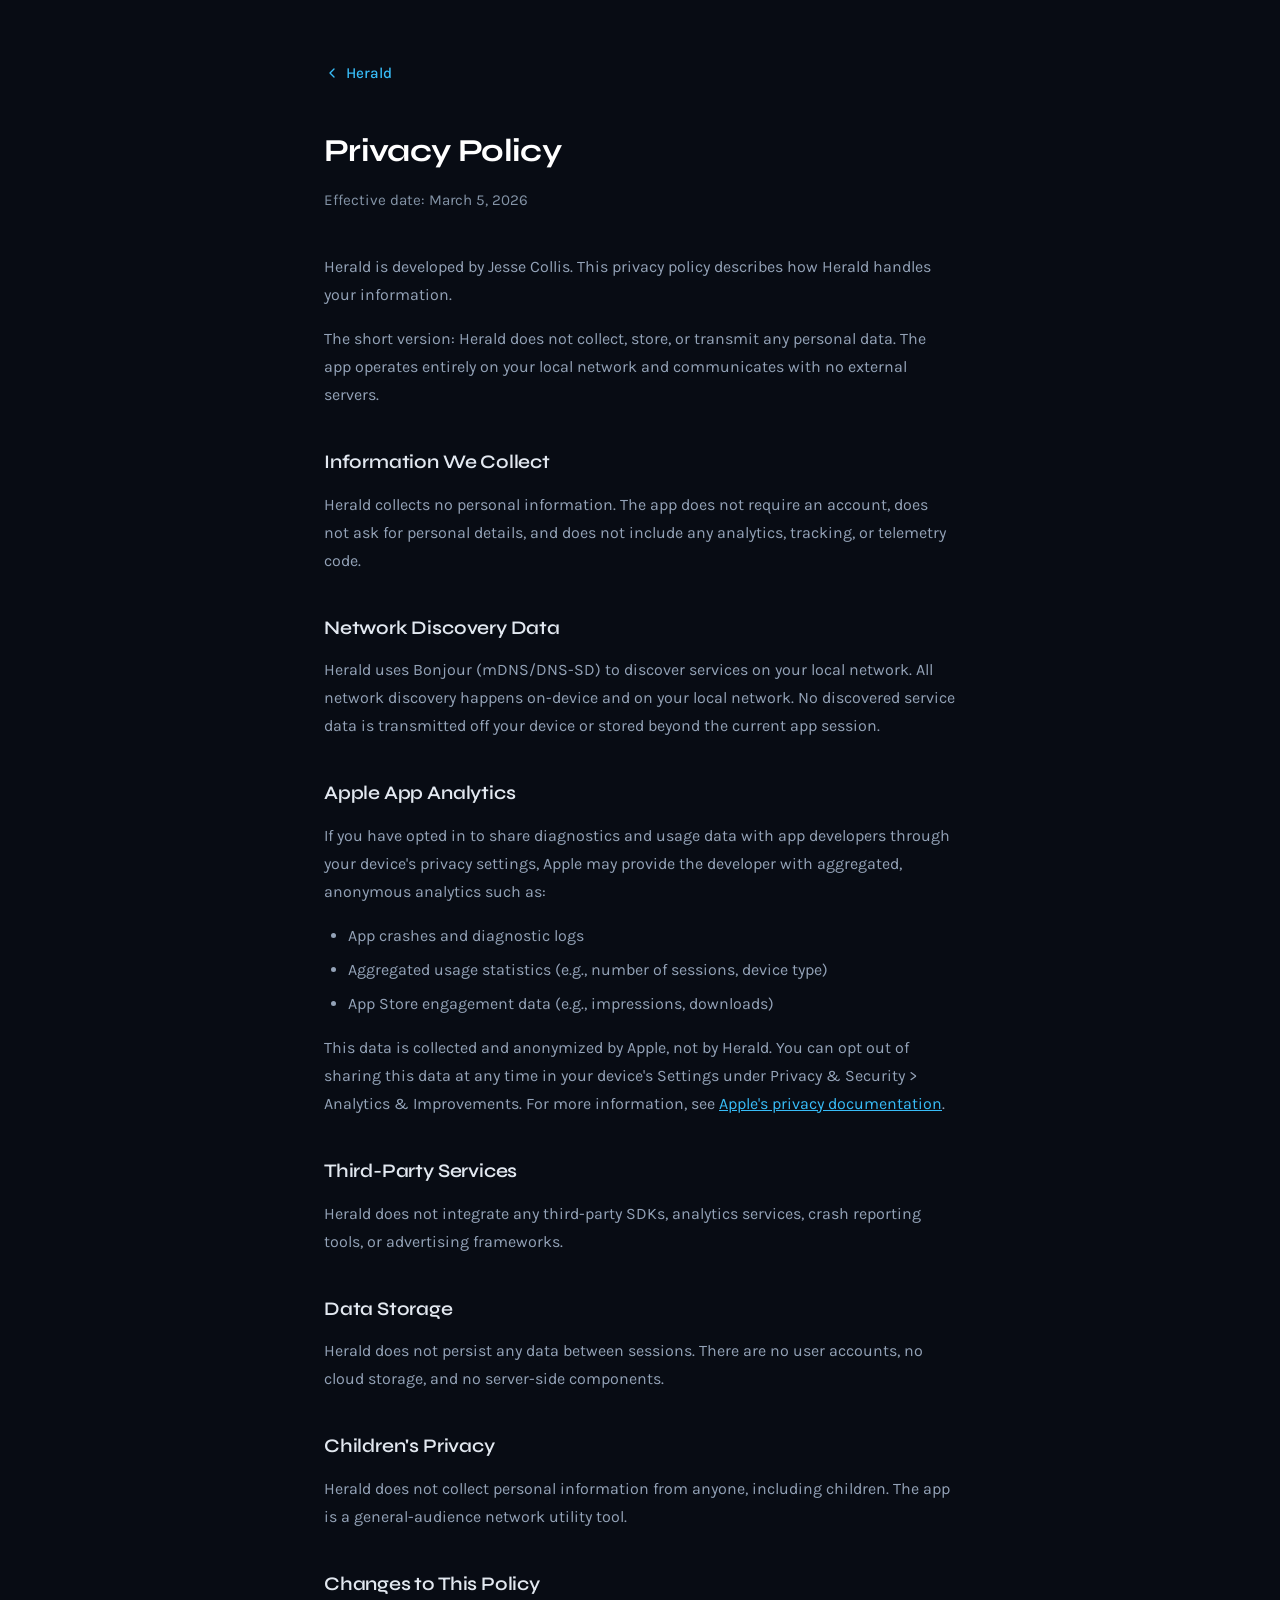
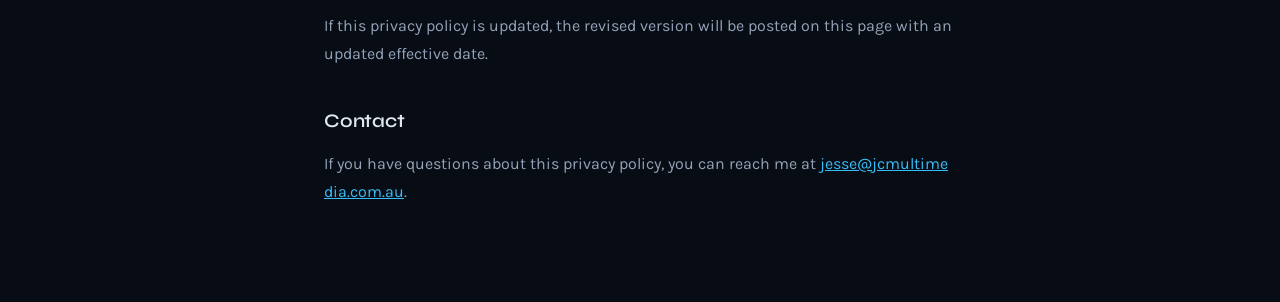
==== docs/privacy-policy/index.html @ 53f72887 "Initial commit of heraldapp.app website content" ====
<!DOCTYPE html>
<html lang="en">
<head>
  <meta charset="UTF-8">
  <meta name="viewport" content="width=device-width, initial-scale=1.0">
  <title>Privacy Policy - Herald</title>
  <meta name="description" content="Privacy Policy for Herald, the Bonjour network browser for iOS.">
  <link rel="icon" type="image/png" sizes="32x32" href="../assets/icon/favicon-32.png">
  <link rel="apple-touch-icon" href="../assets/icon/apple-touch-icon.png">
  <link rel="preconnect" href="https://fonts.googleapis.com">
  <link rel="preconnect" href="https://fonts.gstatic.com" crossorigin>
  <link rel="stylesheet" href="https://fonts.googleapis.com/css2?family=Syne:wght@600;700&family=Karla:wght@400;500;600&display=swap">
  <style>
    *, *::before, *::after { margin: 0; padding: 0; box-sizing: border-box; }

    body {
      font-family: 'Karla', -apple-system, BlinkMacSystemFont, sans-serif;
      color: #e2e8f0;
      background: #080c14;
      line-height: 1.75;
      -webkit-font-smoothing: antialiased;
    }

    .container {
      max-width: 680px;
      margin: 0 auto;
      padding: 60px 24px 80px;
    }

    .back-link {
      display: inline-flex;
      align-items: center;
      gap: 6px;
      margin-bottom: 36px;
      color: #38bdf8;
      text-decoration: none;
      font-weight: 500;
      font-size: 0.95rem;
      transition: color 0.2s;
    }

    .back-link:hover { color: #5dcbfb; }

    h1 {
      font-family: 'Syne', sans-serif;
      font-size: 2rem;
      font-weight: 700;
      margin-bottom: 8px;
      letter-spacing: -0.02em;
      background: linear-gradient(135deg, #ffffff 40%, #38bdf8);
      -webkit-background-clip: text;
      -webkit-text-fill-color: transparent;
      background-clip: text;
    }

    .effective-date {
      color: #8494a7;
      font-size: 0.95rem;
      margin-bottom: 40px;
    }

    h2 {
      font-family: 'Syne', sans-serif;
      font-size: 1.2rem;
      font-weight: 600;
      margin-top: 36px;
      margin-bottom: 12px;
      color: #e2e8f0;
      letter-spacing: -0.01em;
    }

    p, ul {
      color: #94a3b8;
      margin-bottom: 16px;
    }

    ul {
      padding-left: 24px;
    }

    li {
      margin-bottom: 6px;
    }

    a {
      color: #38bdf8;
      transition: color 0.2s;
    }

    a:hover {
      color: #5dcbfb;
    }

    .contact-email {
      word-break: break-all;
    }

    code {
      background: rgba(56, 189, 248, 0.12);
      color: #38bdf8;
      padding: 2px 6px;
      border-radius: 4px;
      font-size: 0.88em;
    }
  </style>
</head>
<body>
  <div class="container">
    <a href="../" class="back-link">
      <svg width="16" height="16" viewBox="0 0 24 24" fill="none" stroke="currentColor" stroke-width="2" stroke-linecap="round" stroke-linejoin="round"><polyline points="15 18 9 12 15 6"/></svg>
      Herald
    </a>

    <h1>Privacy Policy</h1>
    <p class="effective-date">Effective date: March 5, 2026</p>

    <p>Herald is developed by Jesse Collis. This privacy policy describes how Herald handles your information.</p>

    <p>The short version: Herald does not collect, store, or transmit any personal data. The app operates entirely on your local network and communicates with no external servers.</p>

    <h2>Information We Collect</h2>
    <p>Herald collects no personal information. The app does not require an account, does not ask for personal details, and does not include any analytics, tracking, or telemetry code.</p>

    <h2>Network Discovery Data</h2>
    <p>Herald uses Bonjour (mDNS/DNS-SD) to discover services on your local network. All network discovery happens on-device and on your local network. No discovered service data is transmitted off your device or stored beyond the current app session.</p>

    <h2>Apple App Analytics</h2>
    <p>If you have opted in to share diagnostics and usage data with app developers through your device's privacy settings, Apple may provide the developer with aggregated, anonymous analytics such as:</p>
    <ul>
      <li>App crashes and diagnostic logs</li>
      <li>Aggregated usage statistics (e.g., number of sessions, device type)</li>
      <li>App Store engagement data (e.g., impressions, downloads)</li>
    </ul>
    <p>This data is collected and anonymized by Apple, not by Herald. You can opt out of sharing this data at any time in your device's Settings under Privacy &amp; Security > Analytics &amp; Improvements. For more information, see <a href="https://support.apple.com/en-us/102263" rel="noopener">Apple's privacy documentation</a>.</p>

    <h2>Third-Party Services</h2>
    <p>Herald does not integrate any third-party SDKs, analytics services, crash reporting tools, or advertising frameworks.</p>

    <h2>Data Storage</h2>
    <p>Herald does not persist any data between sessions. There are no user accounts, no cloud storage, and no server-side components.</p>

    <h2>Children's Privacy</h2>
    <p>Herald does not collect personal information from anyone, including children. The app is a general-audience network utility tool.</p>

    <h2>Changes to This Policy</h2>
    <p>If this privacy policy is updated, the revised version will be posted on this page with an updated effective date.</p>

    <h2>Contact</h2>
    <p>If you have questions about this privacy policy, you can reach me at <a href="mailto:jesse@jcmultimedia.com.au" class="contact-email">jesse@jcmultimedia.com.au</a>.</p>
  </div>
</body>
</html>
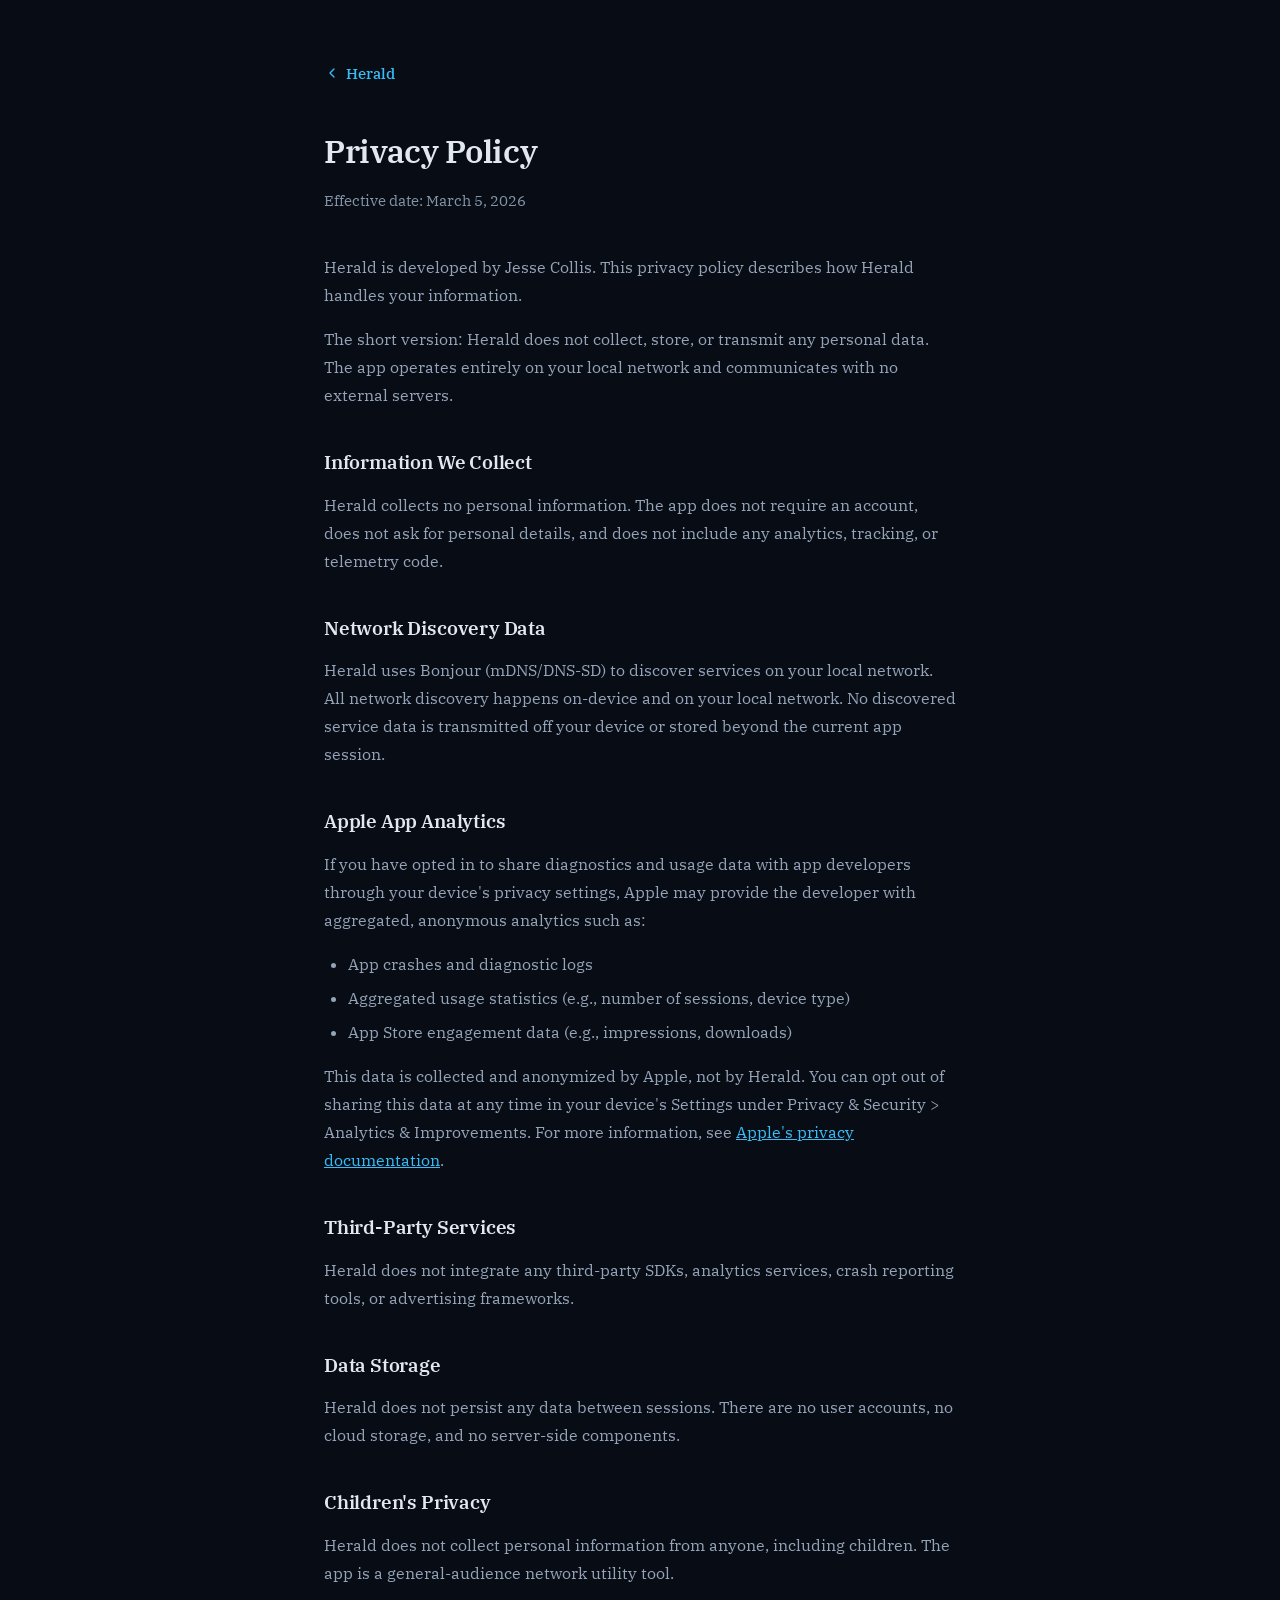
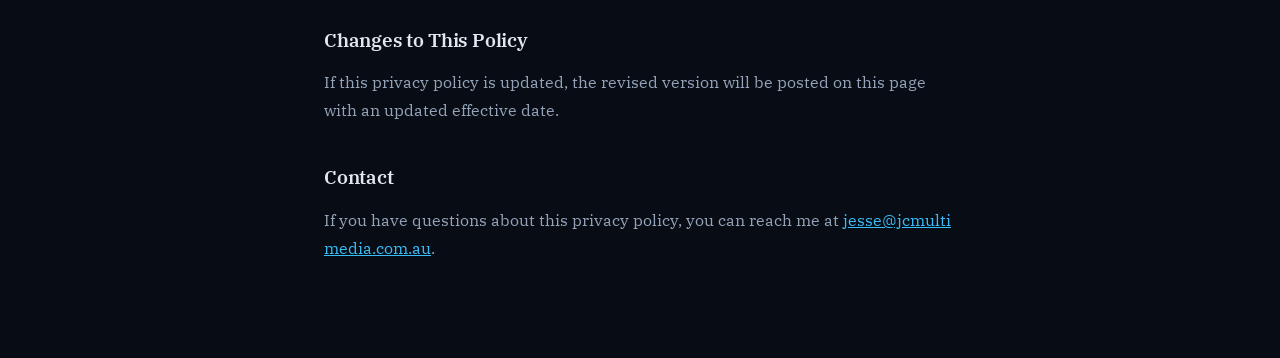
==== commit 86859d1d: "Update website copy, switch to Inter font, and add support page  - Revise feature descriptions to be" ====
--- a/docs/privacy-policy/index.html
+++ b/docs/privacy-policy/index.html
@@ -9,12 +9,12 @@
   <link rel="apple-touch-icon" href="../assets/icon/apple-touch-icon.png">
   <link rel="preconnect" href="https://fonts.googleapis.com">
   <link rel="preconnect" href="https://fonts.gstatic.com" crossorigin>
-  <link rel="stylesheet" href="https://fonts.googleapis.com/css2?family=Syne:wght@600;700&family=Karla:wght@400;500;600&display=swap">
+  <link rel="stylesheet" href="https://fonts.googleapis.com/css2?family=IBM+Plex+Serif:ital,wght@0,400;0,500;0,600;1,400&display=swap">
   <style>
     *, *::before, *::after { margin: 0; padding: 0; box-sizing: border-box; }
 
     body {
-      font-family: 'Karla', -apple-system, BlinkMacSystemFont, sans-serif;
+      font-family: 'IBM Plex Serif', Georgia, serif;
       color: #e2e8f0;
       background: #080c14;
       line-height: 1.75;
@@ -42,15 +42,12 @@
     .back-link:hover { color: #5dcbfb; }
 
     h1 {
-      font-family: 'Syne', sans-serif;
+      font-family: 'IBM Plex Serif', Georgia, serif;
       font-size: 2rem;
-      font-weight: 700;
+      font-weight: 600;
       margin-bottom: 8px;
-      letter-spacing: -0.02em;
-      background: linear-gradient(135deg, #ffffff 40%, #38bdf8);
-      -webkit-background-clip: text;
-      -webkit-text-fill-color: transparent;
-      background-clip: text;
+      letter-spacing: -0.01em;
+      color: #e2e8f0;
     }
 
     .effective-date {
@@ -60,7 +57,7 @@
     }
 
     h2 {
-      font-family: 'Syne', sans-serif;
+      font-family: 'IBM Plex Serif', Georgia, serif;
       font-size: 1.2rem;
       font-weight: 600;
       margin-top: 36px;
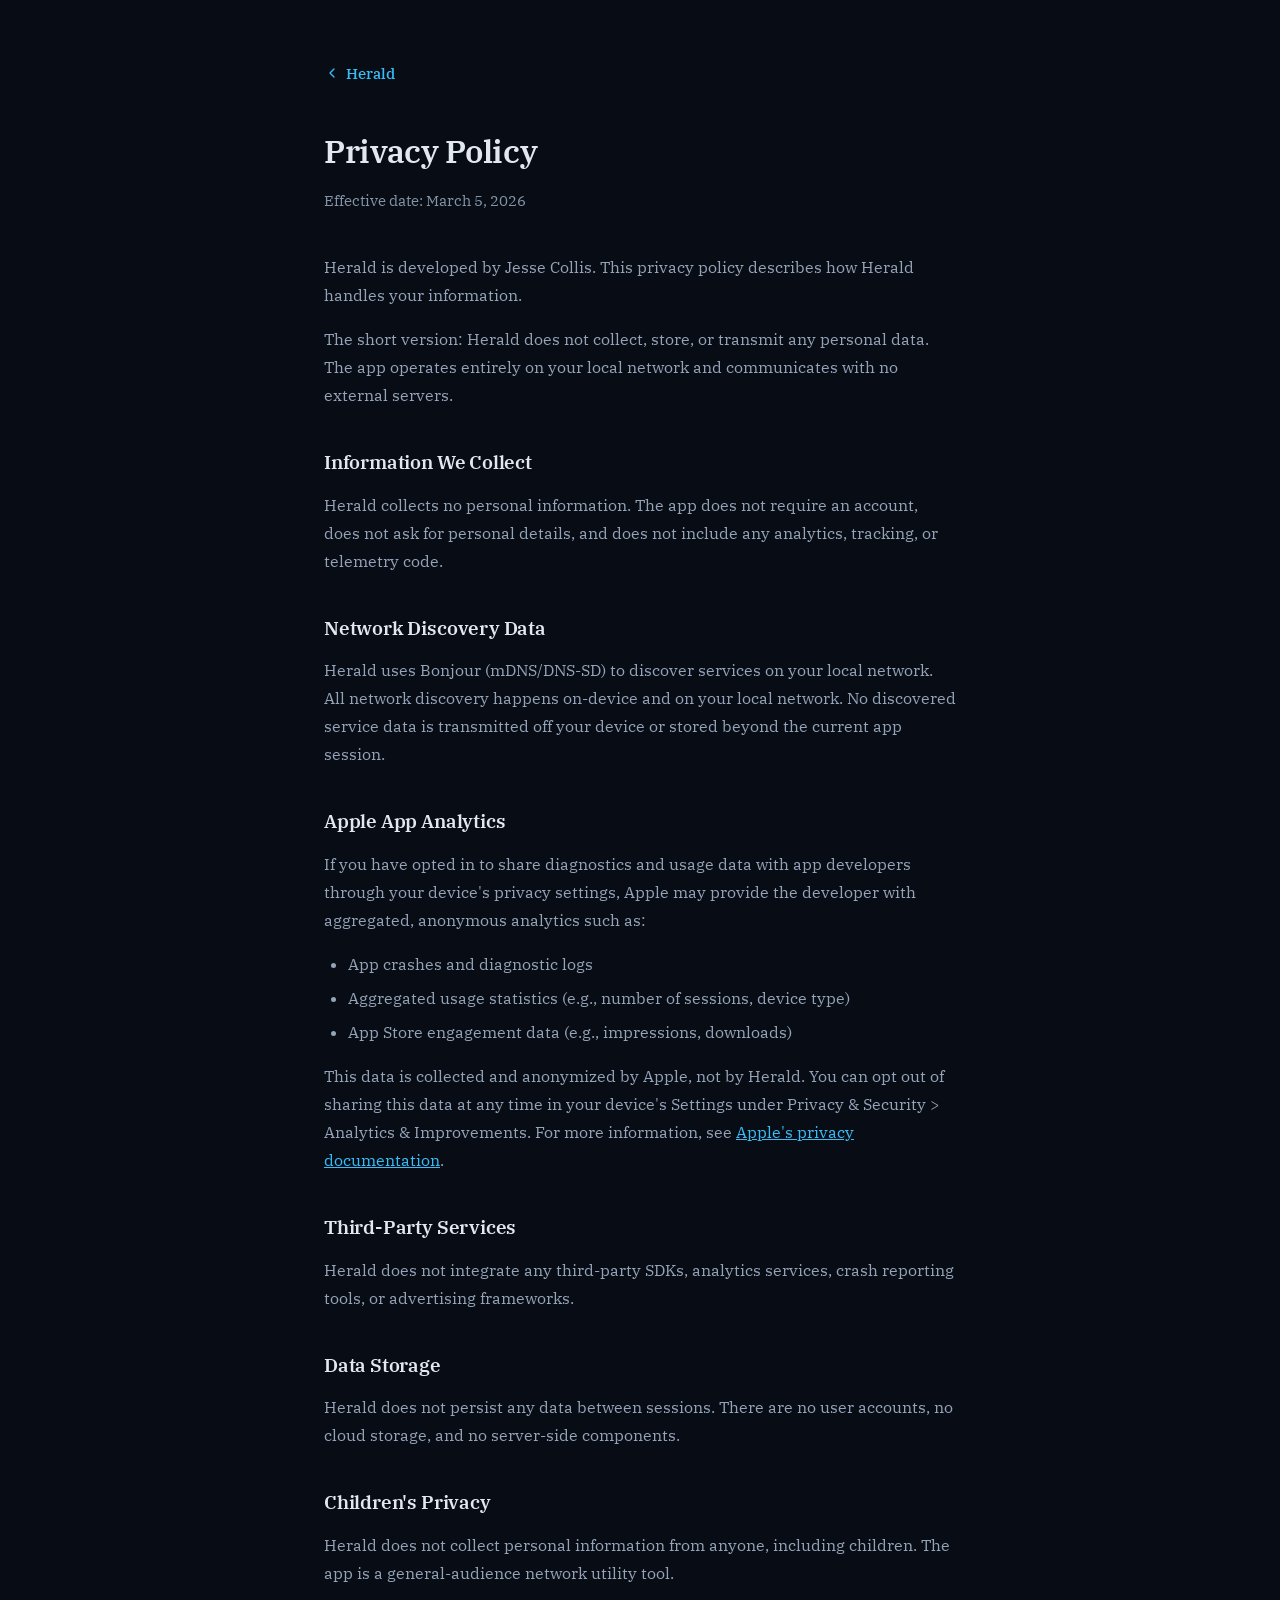
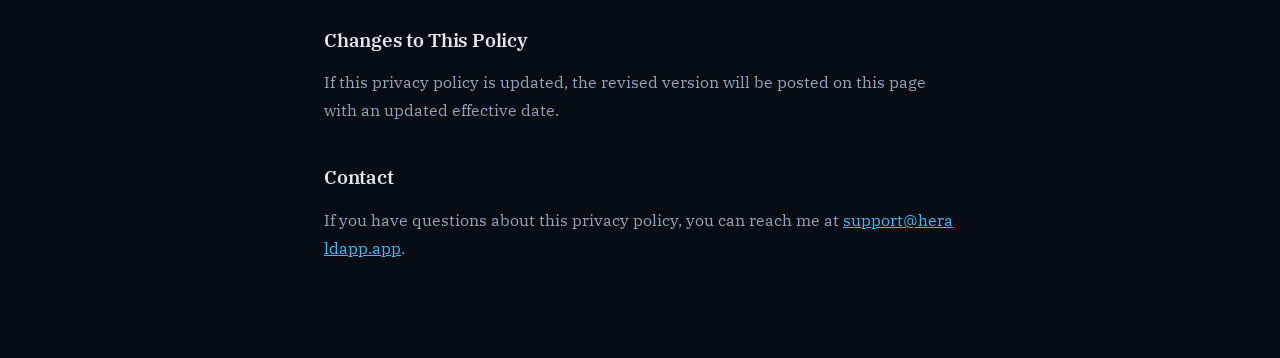
==== commit 1c47cae7: "Update privacy policy contact email to support@heraldapp.app Co-Authored-By: Claude Sonnet 5.5 <nore" ====
--- a/docs/privacy-policy/index.html
+++ b/docs/privacy-policy/index.html
@@ -143,7 +143,7 @@
     <p>If this privacy policy is updated, the revised version will be posted on this page with an updated effective date.</p>
 
     <h2>Contact</h2>
-    <p>If you have questions about this privacy policy, you can reach me at <a href="mailto:jesse@jcmultimedia.com.au" class="contact-email">jesse@jcmultimedia.com.au</a>.</p>
+    <p>If you have questions about this privacy policy, you can reach me at <a href="mailto:support@heraldapp.app" class="contact-email">support@heraldapp.app</a>.</p>
   </div>
 </body>
 </html>
